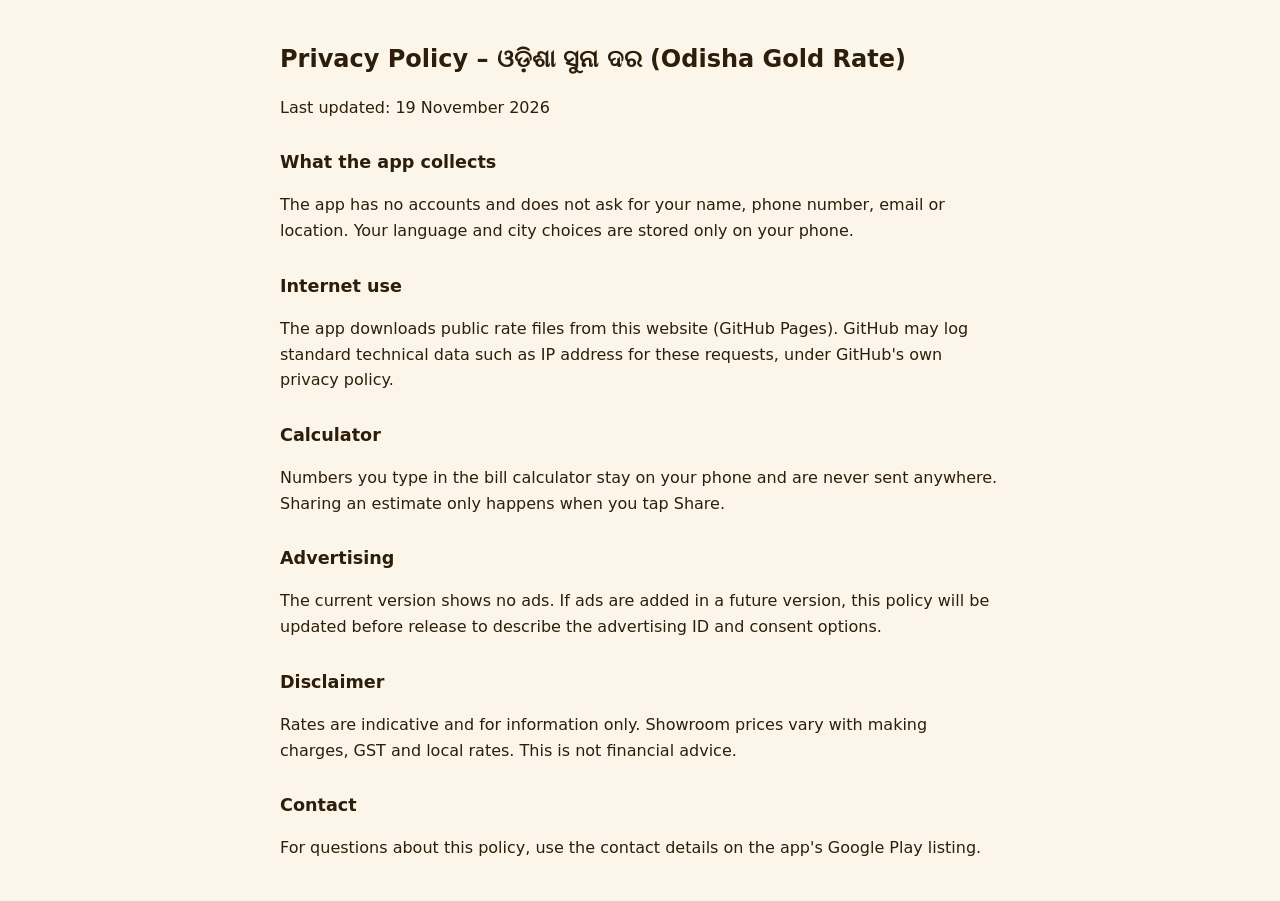
==== docs/privacy.html @ 7902191c "Initial rate pipeline and published data Co-Authored-By: Claude Opus 5.5 <noreply@anthropic.com>" ====
<!doctype html>
<html lang="en">
<head>
<meta charset="utf-8">
<meta name="viewport" content="width=device-width, initial-scale=1">
<title>Privacy Policy – Odisha Gold Rate</title>
<style>
  body { font-family: system-ui, sans-serif; max-width: 720px; margin: 0 auto; padding: 24px 16px; line-height: 1.6; color: #2C1E0B; background: #FBF6E9; }
  h1 { font-size: 1.5rem; }
  h2 { font-size: 1.1rem; margin-top: 1.6em; }
</style>
</head>
<body>
<h1>Privacy Policy – ଓଡ଼ିଶା ସୁନା ଦର (Odisha Gold Rate)</h1>
<p>Last updated: 19 November 2026</p>

<h2>What the app collects</h2>
<p>The app has no accounts and does not ask for your name, phone number, email or location. Your language and city choices are stored only on your phone.</p>

<h2>Internet use</h2>
<p>The app downloads public rate files from this website (GitHub Pages). GitHub may log standard technical data such as IP address for these requests, under GitHub's own privacy policy.</p>

<h2>Calculator</h2>
<p>Numbers you type in the bill calculator stay on your phone and are never sent anywhere. Sharing an estimate only happens when you tap Share.</p>

<h2>Advertising</h2>
<p>The current version shows no ads. If ads are added in a future version, this policy will be updated before release to describe the advertising ID and consent options.</p>

<h2>Disclaimer</h2>
<p>Rates are indicative and for information only. Showroom prices vary with making charges, GST and local rates. This is not financial advice.</p>

<h2>Contact</h2>
<p>For questions about this policy, use the contact details on the app's Google Play listing.</p>
</body>
</html>
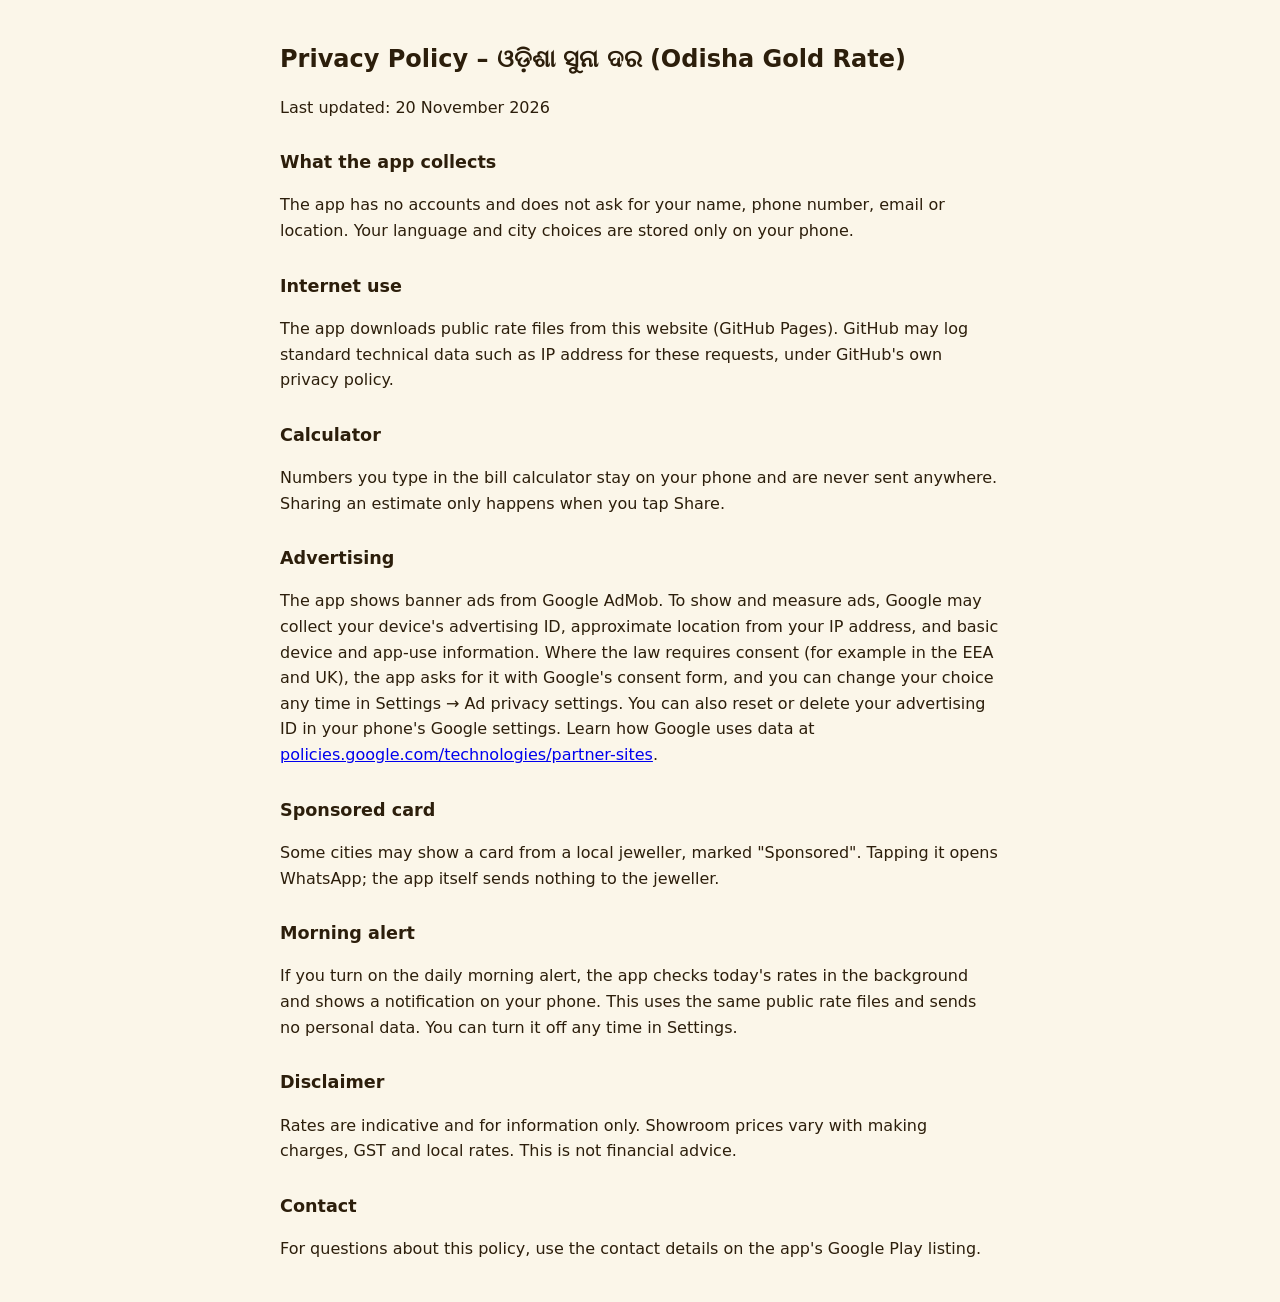
==== commit 8bea4404: "Privacy policy: describe AdMob ads, sponsored card and morning alert Co-Authored-By: Claude Opus 5.5" ====
--- a/docs/privacy.html
+++ b/docs/privacy.html
@@ -12,7 +12,7 @@
 </head>
 <body>
 <h1>Privacy Policy – ଓଡ଼ିଶା ସୁନା ଦର (Odisha Gold Rate)</h1>
-<p>Last updated: 19 November 2026</p>
+<p>Last updated: 20 November 2026</p>
 
 <h2>What the app collects</h2>
 <p>The app has no accounts and does not ask for your name, phone number, email or location. Your language and city choices are stored only on your phone.</p>
@@ -24,7 +24,13 @@
 <p>Numbers you type in the bill calculator stay on your phone and are never sent anywhere. Sharing an estimate only happens when you tap Share.</p>
 
 <h2>Advertising</h2>
-<p>The current version shows no ads. If ads are added in a future version, this policy will be updated before release to describe the advertising ID and consent options.</p>
+<p>The app shows banner ads from Google AdMob. To show and measure ads, Google may collect your device's advertising ID, approximate location from your IP address, and basic device and app-use information. Where the law requires consent (for example in the EEA and UK), the app asks for it with Google's consent form, and you can change your choice any time in Settings → Ad privacy settings. You can also reset or delete your advertising ID in your phone's Google settings. Learn how Google uses data at <a href="https://policies.google.com/technologies/partner-sites">policies.google.com/technologies/partner-sites</a>.</p>
+
+<h2>Sponsored card</h2>
+<p>Some cities may show a card from a local jeweller, marked "Sponsored". Tapping it opens WhatsApp; the app itself sends nothing to the jeweller.</p>
+
+<h2>Morning alert</h2>
+<p>If you turn on the daily morning alert, the app checks today's rates in the background and shows a notification on your phone. This uses the same public rate files and sends no personal data. You can turn it off any time in Settings.</p>
 
 <h2>Disclaimer</h2>
 <p>Rates are indicative and for information only. Showroom prices vary with making charges, GST and local rates. This is not financial advice.</p>
